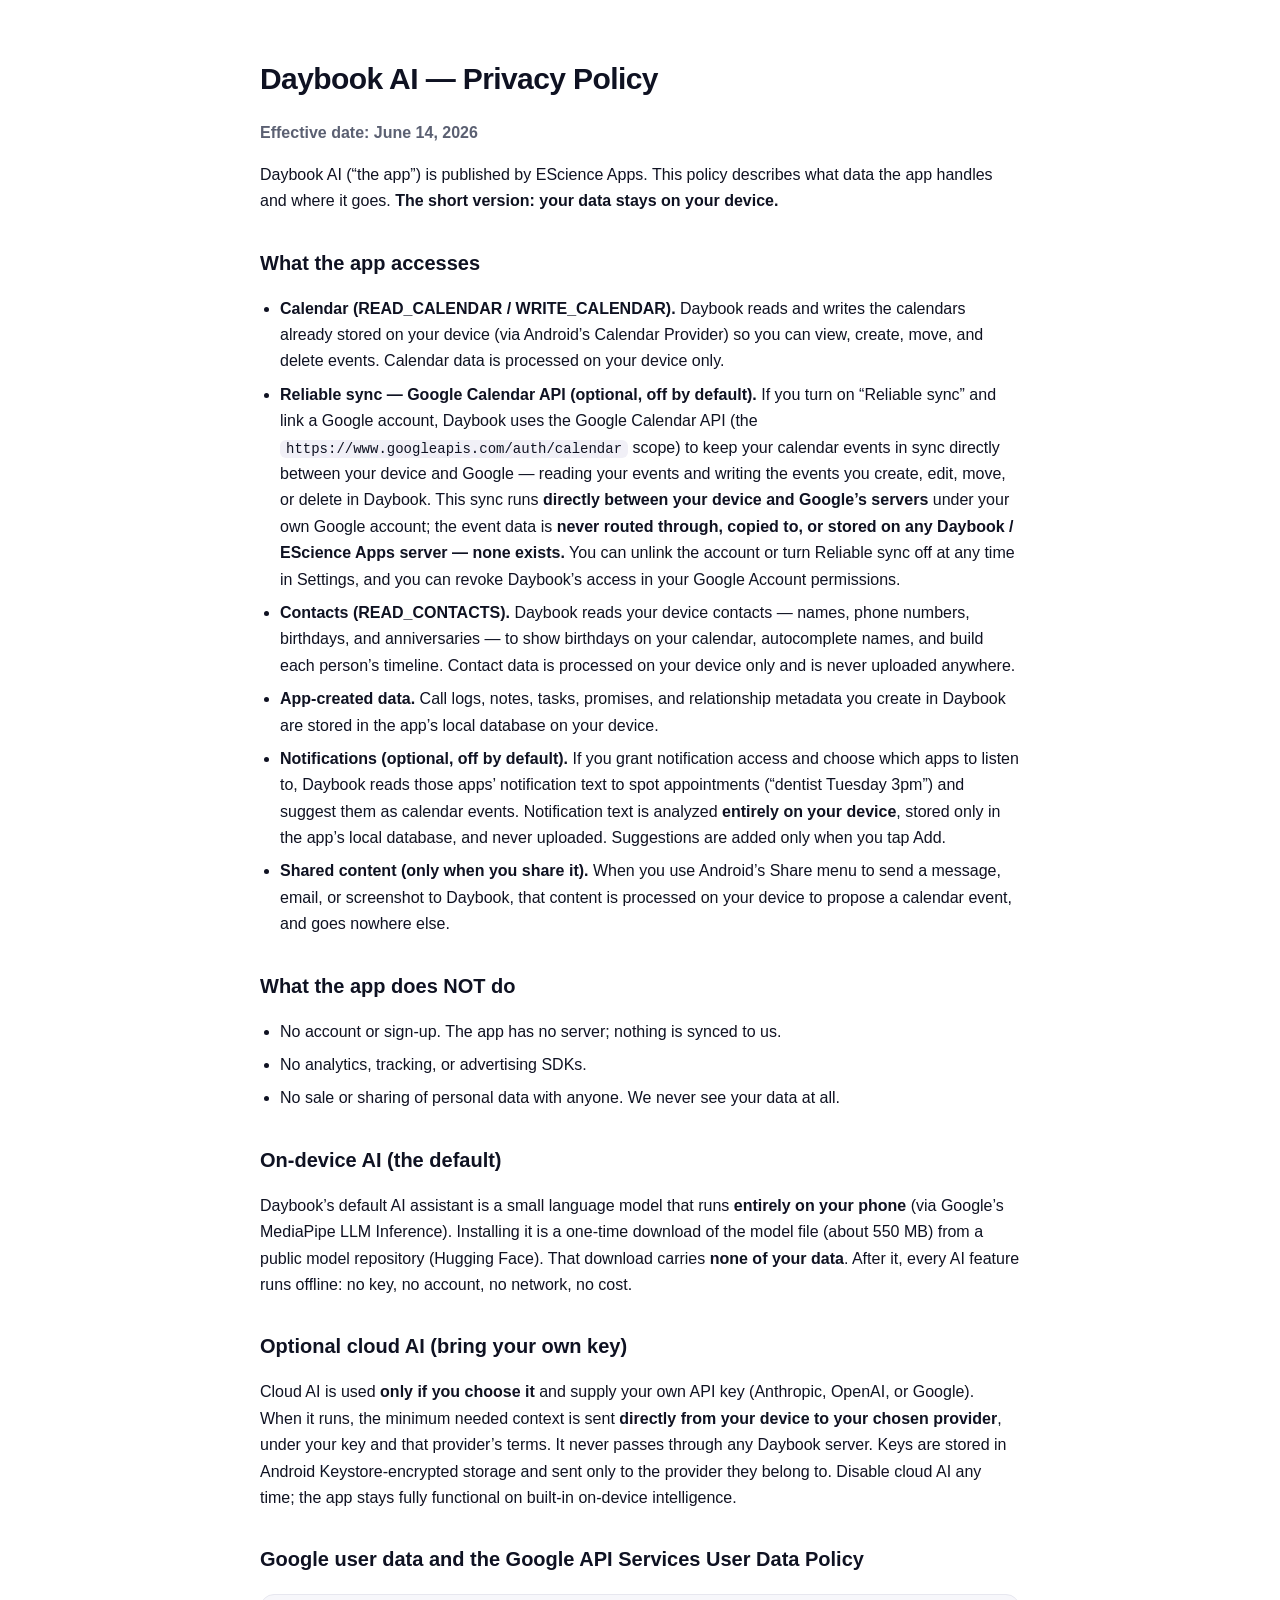
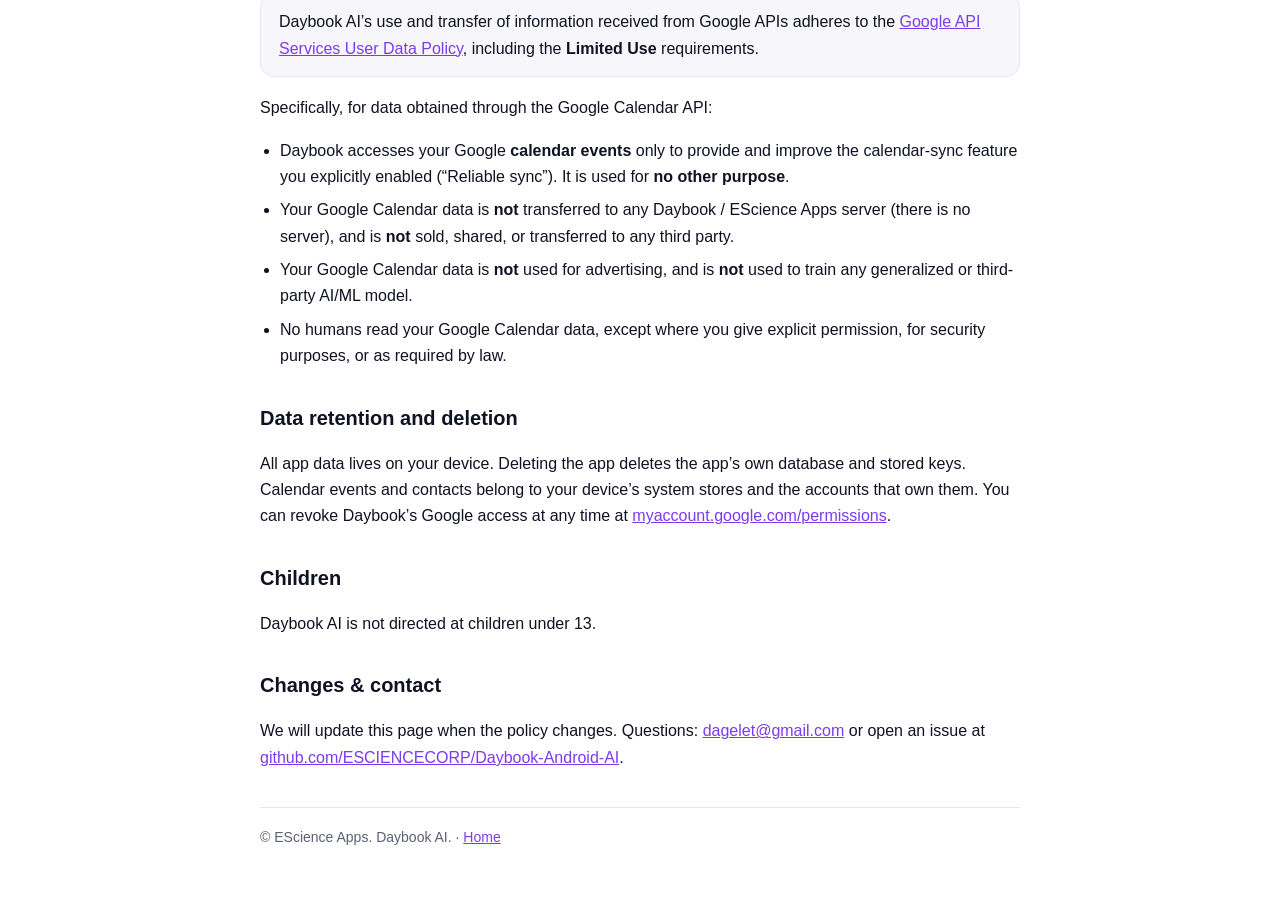
==== privacy.html @ 5baacc09 "Daybook AI site: home + privacy (root-hosted for daybook-ai.com)" ====
<!doctype html>
<html lang="en">
<head>
<meta charset="utf-8">
<meta name="viewport" content="width=device-width, initial-scale=1">
<title>Daybook AI — Privacy Policy</title>
<meta name="description" content="Daybook AI privacy policy. Local-first; your data stays on your device. Google Calendar API use follows the Google API Services User Data Policy, including Limited Use.">
<style>
  :root { --brand:#7c3aed; --ink:#0f1222; --muted:#5b6072; --bg:#fff; --line:#e7e7ef; }
  body { margin:0; font:16px/1.65 -apple-system,BlinkMacSystemFont,"Segoe UI",Roboto,Helvetica,Arial,sans-serif; color:var(--ink); background:var(--bg); }
  .wrap { max-width:760px; margin:0 auto; padding:48px 20px 72px; }
  h1 { font-size:30px; letter-spacing:-.02em; margin:.2em 0; }
  h2 { font-size:20px; margin:1.6em 0 .4em; }
  .eff { color:var(--muted); }
  a { color:var(--brand); }
  ul { padding-left:20px; } li { margin:7px 0; }
  .tldr { background:#f7f7fb; border:1px solid var(--line); border-radius:14px; padding:14px 18px; margin:18px 0; }
  footer { margin-top:36px; color:var(--muted); font-size:14px; border-top:1px solid var(--line); padding-top:18px; }
  code { background:#f1f0f7; padding:1px 6px; border-radius:6px; font-size:14px; }
</style>
</head>
<body>
<div class="wrap">
  <h1>Daybook AI — Privacy Policy</h1>
  <p class="eff"><strong>Effective date: June 14, 2026</strong></p>
  <p>Daybook AI (“the app”) is published by EScience Apps. This policy describes what data the app handles and where it goes. <strong>The short version: your data stays on your device.</strong></p>

  <h2>What the app accesses</h2>
  <ul>
    <li><strong>Calendar (READ_CALENDAR / WRITE_CALENDAR).</strong> Daybook reads and writes the calendars already stored on your device (via Android’s Calendar Provider) so you can view, create, move, and delete events. Calendar data is processed on your device only.</li>
    <li><strong>Reliable sync — Google Calendar API (optional, off by default).</strong> If you turn on “Reliable sync” and link a Google account, Daybook uses the Google Calendar API (the <code>https://www.googleapis.com/auth/calendar</code> scope) to keep your calendar events in sync directly between your device and Google — reading your events and writing the events you create, edit, move, or delete in Daybook. This sync runs <strong>directly between your device and Google’s servers</strong> under your own Google account; the event data is <strong>never routed through, copied to, or stored on any Daybook / EScience Apps server — none exists.</strong> You can unlink the account or turn Reliable sync off at any time in Settings, and you can revoke Daybook’s access in your Google Account permissions.</li>
    <li><strong>Contacts (READ_CONTACTS).</strong> Daybook reads your device contacts — names, phone numbers, birthdays, and anniversaries — to show birthdays on your calendar, autocomplete names, and build each person’s timeline. Contact data is processed on your device only and is never uploaded anywhere.</li>
    <li><strong>App-created data.</strong> Call logs, notes, tasks, promises, and relationship metadata you create in Daybook are stored in the app’s local database on your device.</li>
    <li><strong>Notifications (optional, off by default).</strong> If you grant notification access and choose which apps to listen to, Daybook reads those apps’ notification text to spot appointments (“dentist Tuesday 3pm”) and suggest them as calendar events. Notification text is analyzed <strong>entirely on your device</strong>, stored only in the app’s local database, and never uploaded. Suggestions are added only when you tap Add.</li>
    <li><strong>Shared content (only when you share it).</strong> When you use Android’s Share menu to send a message, email, or screenshot to Daybook, that content is processed on your device to propose a calendar event, and goes nowhere else.</li>
  </ul>

  <h2>What the app does NOT do</h2>
  <ul>
    <li>No account or sign-up. The app has no server; nothing is synced to us.</li>
    <li>No analytics, tracking, or advertising SDKs.</li>
    <li>No sale or sharing of personal data with anyone. We never see your data at all.</li>
  </ul>

  <h2>On-device AI (the default)</h2>
  <p>Daybook’s default AI assistant is a small language model that runs <strong>entirely on your phone</strong> (via Google’s MediaPipe LLM Inference). Installing it is a one-time download of the model file (about 550&nbsp;MB) from a public model repository (Hugging Face). That download carries <strong>none of your data</strong>. After it, every AI feature runs offline: no key, no account, no network, no cost.</p>

  <h2>Optional cloud AI (bring your own key)</h2>
  <p>Cloud AI is used <strong>only if you choose it</strong> and supply your own API key (Anthropic, OpenAI, or Google). When it runs, the minimum needed context is sent <strong>directly from your device to your chosen provider</strong>, under your key and that provider’s terms. It never passes through any Daybook server. Keys are stored in Android Keystore-encrypted storage and sent only to the provider they belong to. Disable cloud AI any time; the app stays fully functional on built-in on-device intelligence.</p>

  <h2>Google user data and the Google API Services User Data Policy</h2>
  <div class="tldr">Daybook AI’s use and transfer of information received from Google APIs adheres to the <a href="https://developers.google.com/terms/api-services-user-data-policy">Google API Services User Data Policy</a>, including the <strong>Limited Use</strong> requirements.</div>
  <p>Specifically, for data obtained through the Google Calendar API:</p>
  <ul>
    <li>Daybook accesses your Google <strong>calendar events</strong> only to provide and improve the calendar-sync feature you explicitly enabled (“Reliable sync”). It is used for <strong>no other purpose</strong>.</li>
    <li>Your Google Calendar data is <strong>not</strong> transferred to any Daybook / EScience Apps server (there is no server), and is <strong>not</strong> sold, shared, or transferred to any third party.</li>
    <li>Your Google Calendar data is <strong>not</strong> used for advertising, and is <strong>not</strong> used to train any generalized or third-party AI/ML model.</li>
    <li>No humans read your Google Calendar data, except where you give explicit permission, for security purposes, or as required by law.</li>
  </ul>

  <h2>Data retention and deletion</h2>
  <p>All app data lives on your device. Deleting the app deletes the app’s own database and stored keys. Calendar events and contacts belong to your device’s system stores and the accounts that own them. You can revoke Daybook’s Google access at any time at <a href="https://myaccount.google.com/permissions">myaccount.google.com/permissions</a>.</p>

  <h2>Children</h2>
  <p>Daybook AI is not directed at children under 13.</p>

  <h2>Changes &amp; contact</h2>
  <p>We will update this page when the policy changes. Questions: <a href="mailto:dagelet@gmail.com">dagelet@gmail.com</a> or open an issue at <a href="https://github.com/ESCIENCECORP/Daybook-Android-AI">github.com/ESCIENCECORP/Daybook-Android-AI</a>.</p>

  <footer>© EScience Apps. Daybook AI. · <a href="/">Home</a></footer>
</div>
</body>
</html>
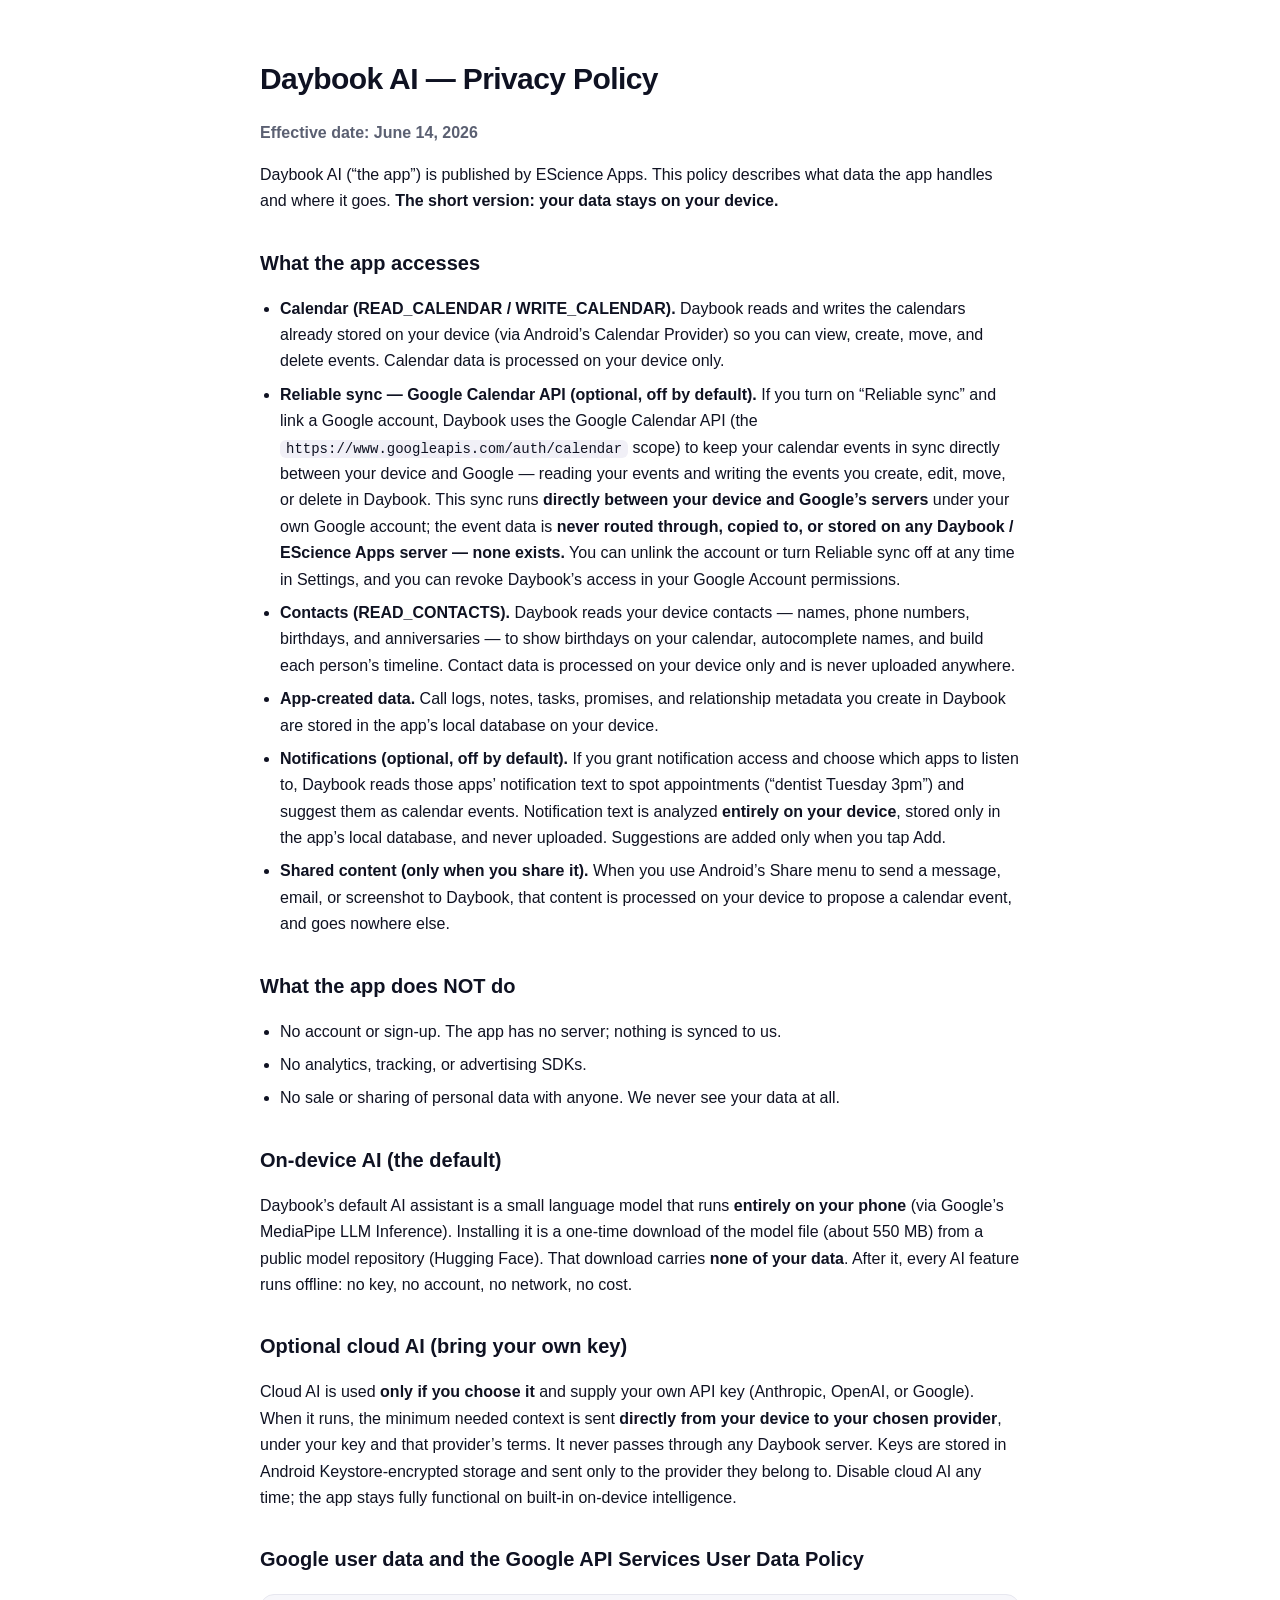
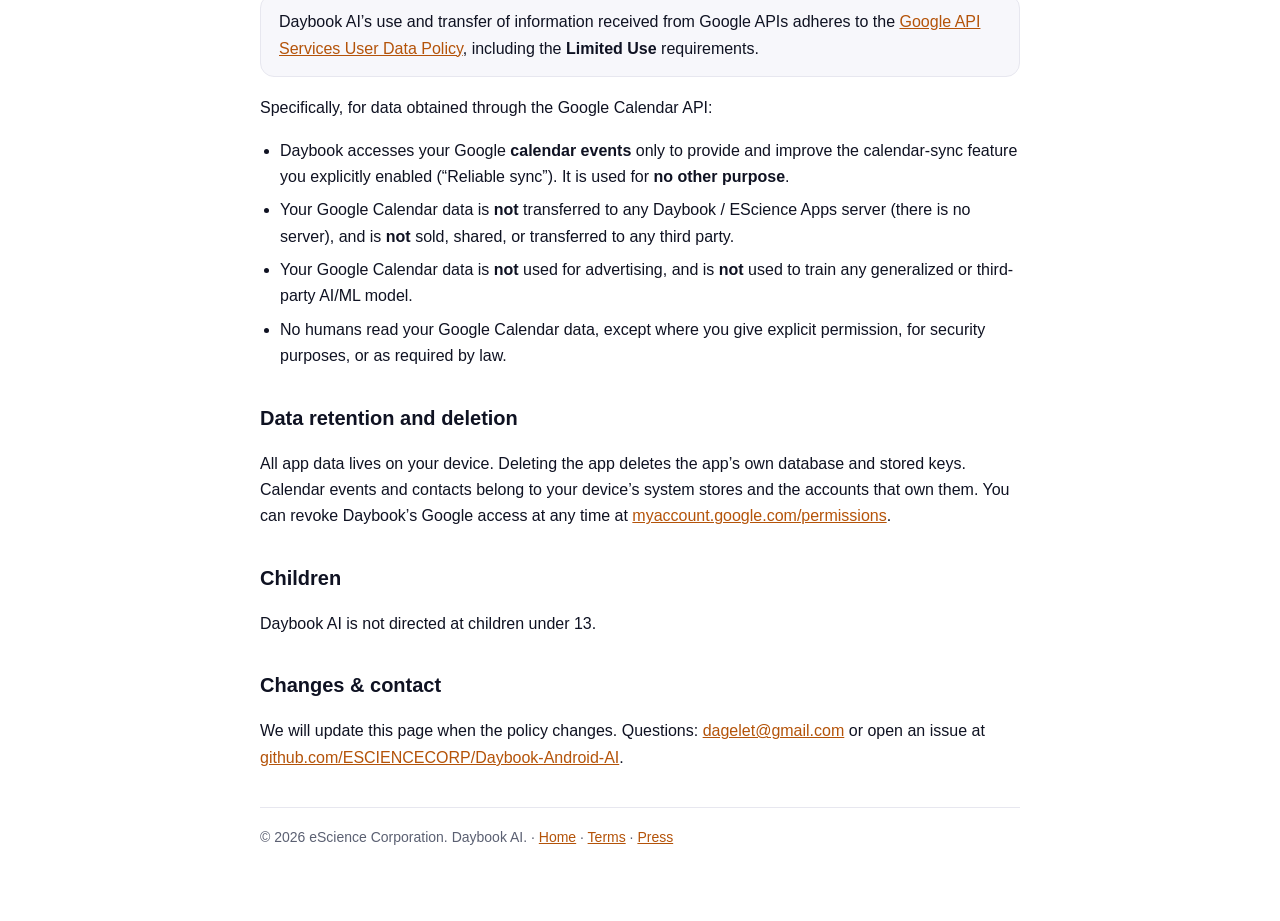
==== commit ba781162: "Rebuild landing page: dual positioning, foldable showcase, full SEO/privacy Rebuild per the new brie" ====
--- a/privacy.html
+++ b/privacy.html
@@ -6,7 +6,7 @@
 <title>Daybook AI — Privacy Policy</title>
 <meta name="description" content="Daybook AI privacy policy. Local-first; your data stays on your device. Google Calendar API use follows the Google API Services User Data Policy, including Limited Use.">
 <style>
-  :root { --brand:#7c3aed; --ink:#0f1222; --muted:#5b6072; --bg:#fff; --line:#e7e7ef; }
+  :root { --brand:#b45309; --ink:#0f1222; --muted:#5b6072; --bg:#fff; --line:#e7e7ef; }
   body { margin:0; font:16px/1.65 -apple-system,BlinkMacSystemFont,"Segoe UI",Roboto,Helvetica,Arial,sans-serif; color:var(--ink); background:var(--bg); }
   .wrap { max-width:760px; margin:0 auto; padding:48px 20px 72px; }
   h1 { font-size:30px; letter-spacing:-.02em; margin:.2em 0; }
@@ -67,7 +67,7 @@
   <h2>Changes &amp; contact</h2>
   <p>We will update this page when the policy changes. Questions: <a href="mailto:dagelet@gmail.com">dagelet@gmail.com</a> or open an issue at <a href="https://github.com/ESCIENCECORP/Daybook-Android-AI">github.com/ESCIENCECORP/Daybook-Android-AI</a>.</p>
 
-  <footer>© EScience Apps. Daybook AI. · <a href="/">Home</a></footer>
+  <footer>© 2026 eScience Corporation. Daybook AI. · <a href="/">Home</a> · <a href="/terms.html">Terms</a> · <a href="/press.html">Press</a></footer>
 </div>
 </body>
 </html>
